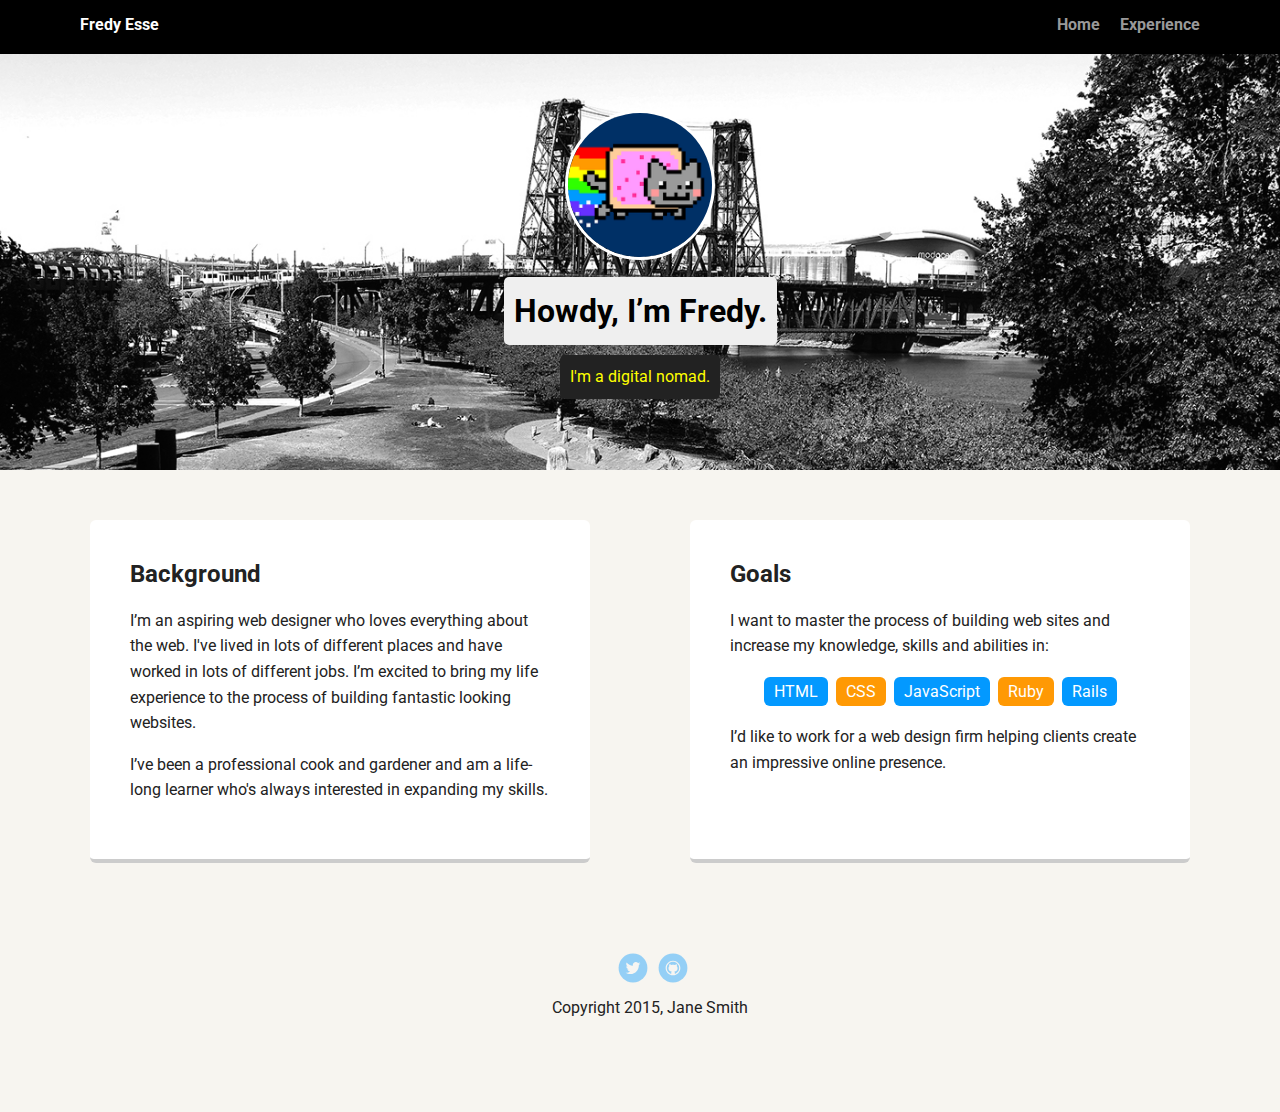
==== index.html @ d5b851c2 "Preliminary updates" ====
<!doctype html>
<html lang="en">
<head>
  <meta charset="utf-8">
  <title>Fredy E. Esse's Profile</title>
  <meta name="viewport" content="width=device-width, initial-scale=1.0">
  <link rel="stylesheet" href="styles.css">
  <link href="https://fonts.googleapis.com/css?family=Muli%7CRoboto:400,300,500,700,900" rel="stylesheet"></head>
  <body>

    <div class="main-nav">
        <ul class="nav">
          <li class="name">Fredy Esse</li>
          <li><a href="#">Home</a></li>
          <li><a href="#">Experience</a></li>
        </ul>
    </div>

    <header>
      <img src="images/me.png" alt="Drawing of Jane Smith" class="profile-image">
      <h1 class="tag name">Howdy, I’m Fredy.</h1>
      <p class="tag location">I'm a digital nomad.</p>
    </header>

    <main class="flex">
      <div class="card">
        <h2>Background</h2>
        <p>I’m an aspiring web designer who loves everything about the web. I've lived in lots of different places and have worked in lots of different jobs. I’m excited to bring my life experience to the process of building fantastic looking websites.</p>
        <p>I’ve been a professional cook and gardener and am a life-long learner who's always interested in expanding my skills.</p>
      </div> 

      <div class="card">
        <h2>Goals</h2>
        <p>I want to master the process of building web sites and increase my knowledge, skills and abilities in:</p>
        <ul class="skills">
          <li>HTML</li>
          <li>CSS</li>
          <li>JavaScript</li>
          <li>Ruby</li>
          <li>Rails</li>
        </ul>
        <p>I’d like to work for a web design firm helping clients create an impressive online presence.</p>
      </div> 

    </main>
    <footer>
      <ul>
        <li><a href="https://twitter.com/fredesse" class="social twitter">Twitter</a></li>
        <li><a href="https://github.com/fredesse" class="social github">Github</a></li>
      </ul>
      <p class="copyright">Copyright 2015, Jane Smith</p>
    </footer>
  </body>
  </html>
---- styles.css ----
/* Global Layout Set-up */
* { 
  box-sizing: border-box;
}
  
body {
  margin: 0;
  padding: 0;
  text-align: center;
  font-family: 'Roboto', sans-serif;
  color: #222;
  background: #f7f5f0;
}
/* Link Styles */

a {
  text-decoration: none;
  color: #999;
}
a:hover {
  color: #6633ff;
}

/* Section Styles */

.main-nav {
  width: 100%;
  background: black;
  min-height: 30px;
  padding: 10px;
  position: fixed;
  text-align: center;
}
.nav {
  display: flex;
  justify-content: space-around;
  font-weight: 700;
  list-style-type: none;
  margin: 0 auto;
  padding: 0;
}

.nav .name {
    display: block;
    margin-right: auto;
    color: white;
}
.nav li {
  padding: 5px 10px 10px 10px;
}
.nav a {
  transition: all .5s;
}
.nav a:hover {
  color: white
}

header {
  text-align: center;
  background: url('images/portland.jpg') no-repeat top center ;
  background-size: cover;
  overflow: hidden;
  padding-top: 60px;
}
header {
  line-height: 1.5;
}
header .profile-image {
  margin-top: 50px;
  width: 150px;
  height: 150px;
  border-radius: 50%;
  border: 3px solid white;
  transition: all .5s;
}
header .profile-image:hover {
  transform: scale(1.2) rotate(5deg);
}
.tag {
  background-color: #efefef;
  color: black;
  padding: 10px;
  border-radius: 5px;
  display: table;
  margin: 10px auto;
} 
.location {
  background-color: #222;
  color: yellow;
}
.card {
  margin: 30px;
  padding: 20px 40px 40px;
  max-width: 500px;
  text-align: left;
  background: #fff;
  border-bottom: 4px solid #ccc;
  border-radius: 6px;
  transition: all .5s;
}
.card:hover {
  border-color: #ff99ff;
}

ul.skills {
  padding: 0;
  text-align: center;
}

.skills li {
  border-radius: 6px;
  display: inline-block;
  background: #ff9904;
  color: white;
  padding: 5px 10px;
  margin: 2px;
}

.skills li:nth-child(odd) {
  background: #0399ff;
}

footer {
  width: 100%;
  min-height: 30px;
  padding: 20px 0 40px 20px;
}

footer .copyright {
  top: -8px;
  font-size: .75em;
}

footer ul {
  list-style-type: none;
  margin: 0;
  padding: 0;
}

footer ul li {
  display: inline-block;
}

a.social {
  display: inline-block;
  text-indent: -9999px;
  margin-left: 5px;
  width: 30px;
  height: 30px;
  background-size: 30px 30px;
  opacity: .4;
  transition: all .5s;
}
a.twitter {
  background-image: url(images/twitter.svg);
}
a.linkedin {
  background-image: url(images/linkedin.svg);
}
a.github {
  background-image: url(images/github.svg);
}
a.social:hover {
  opacity: 1;
}
.clearfix {
  clear: both;
}

/* Styles for larger screens */
@media screen and (min-width: 720px) {
  
  .flex {
      display: -ms-flexbox;      /* TWEENER - IE 10 */
      display: flex; 
      max-width: 1200px;
      -ms-flex-pack: distribute;
      justify-content: space-around;
      margin: 0 auto;
  }

  header {
    min-height: 470px;
  }

  .nav {
    max-width: 1200px;
    padding: 0 30px;
  }


  main {
    padding-top: 20px;
  }

  main p {
    line-height: 1.6em;
  }

  footer {
    font-size: 1.3em;
    max-width: 1200px;
    margin: 40px auto;
  }

}
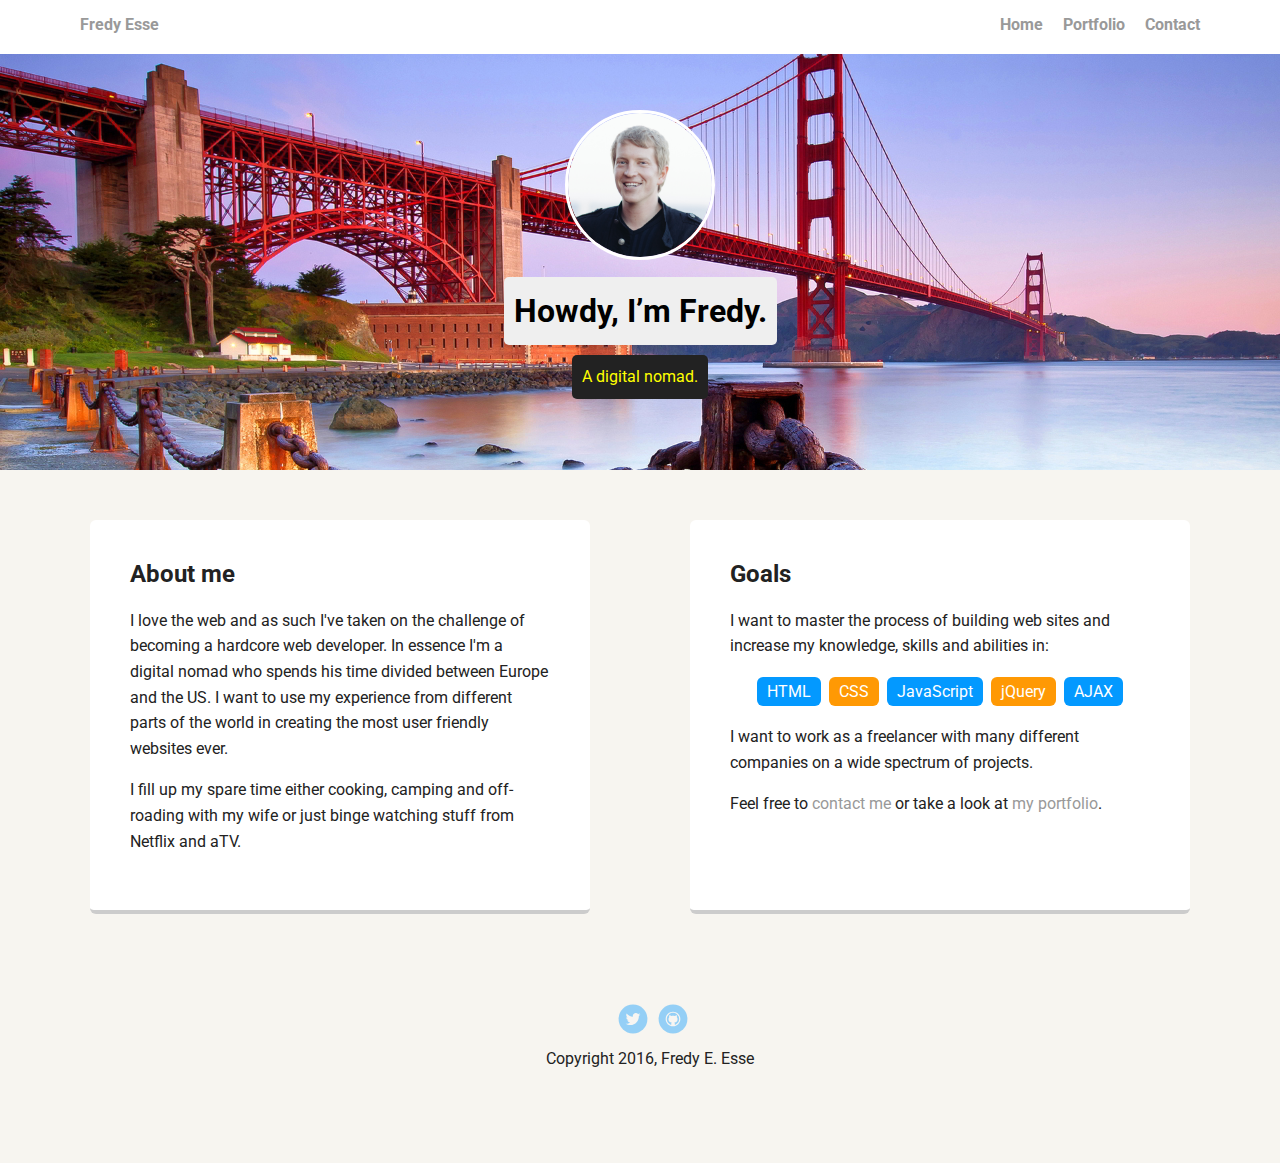
==== commit 0a5e266e: "New avatar + colour tweaks in CSS" ====
--- a/index.html
+++ b/index.html
@@ -12,21 +12,22 @@
         <ul class="nav">
           <li class="name">Fredy Esse</li>
           <li><a href="#">Home</a></li>
-          <li><a href="#">Experience</a></li>
+          <li><a href="#">Portfolio</a></li>
+          <li><a href="#">Contact</a></li>
         </ul>
     </div>
 
     <header>
-      <img src="images/me.png" alt="Drawing of Jane Smith" class="profile-image">
+      <img src="images/avatar.png" alt="Picture of Fredy Esse" class="profile-image">
       <h1 class="tag name">Howdy, I’m Fredy.</h1>
-      <p class="tag location">I'm a digital nomad.</p>
+      <p class="tag location">A digital nomad.</p>
     </header>
 
     <main class="flex">
       <div class="card">
-        <h2>Background</h2>
-        <p>I’m an aspiring web designer who loves everything about the web. I've lived in lots of different places and have worked in lots of different jobs. I’m excited to bring my life experience to the process of building fantastic looking websites.</p>
-        <p>I’ve been a professional cook and gardener and am a life-long learner who's always interested in expanding my skills.</p>
+        <h2>About me</h2>
+        <p>I love the web and as such I've taken on the challenge of becoming a hardcore web developer. In essence I'm a digital nomad who spends his time divided between Europe and the US. I want to use my experience from different parts of the world in creating the most user friendly websites ever.</p>
+        <p>I fill up my spare time either cooking, camping and off-roading with my wife or just binge watching stuff from Netflix and aTV.</p>
       </div> 
 
       <div class="card">
@@ -36,10 +37,11 @@
           <li>HTML</li>
           <li>CSS</li>
           <li>JavaScript</li>
-          <li>Ruby</li>
-          <li>Rails</li>
+          <li>jQuery</li>
+          <li>AJAX</li>
         </ul>
-        <p>I’d like to work for a web design firm helping clients create an impressive online presence.</p>
+        <p>I want to work as a freelancer with many different companies on a wide spectrum of projects.</p>
+        <p>Feel free to <a href="#">contact me</a> or take a look at <a href="#">my portfolio</a>.</p>
       </div> 
 
     </main>
@@ -48,7 +50,7 @@
         <li><a href="https://twitter.com/fredesse" class="social twitter">Twitter</a></li>
         <li><a href="https://github.com/fredesse" class="social github">Github</a></li>
       </ul>
-      <p class="copyright">Copyright 2015, Jane Smith</p>
+      <p class="copyright">Copyright 2016, Fredy E. Esse</p>
     </footer>
   </body>
   </html>
--- a/styles.css
+++ b/styles.css
@@ -18,14 +18,14 @@
   color: #999;
 }
 a:hover {
-  color: #6633ff;
+  color: #999;
 }
 
 /* Section Styles */
 
 .main-nav {
   width: 100%;
-  background: black;
+  background: white;
   min-height: 30px;
   padding: 10px;
   position: fixed;
@@ -43,7 +43,7 @@
 .nav .name {
     display: block;
     margin-right: auto;
-    color: white;
+    color: #999;
 }
 .nav li {
   padding: 5px 10px 10px 10px;
@@ -52,12 +52,12 @@
   transition: all .5s;
 }
 .nav a:hover {
-  color: white
+  color: black;
 }
 
 header {
   text-align: center;
-  background: url('images/portland.jpg') no-repeat top center ;
+  background: url('images/ggb.jpg') no-repeat top center ;
   background-size: cover;
   overflow: hidden;
   padding-top: 60px;
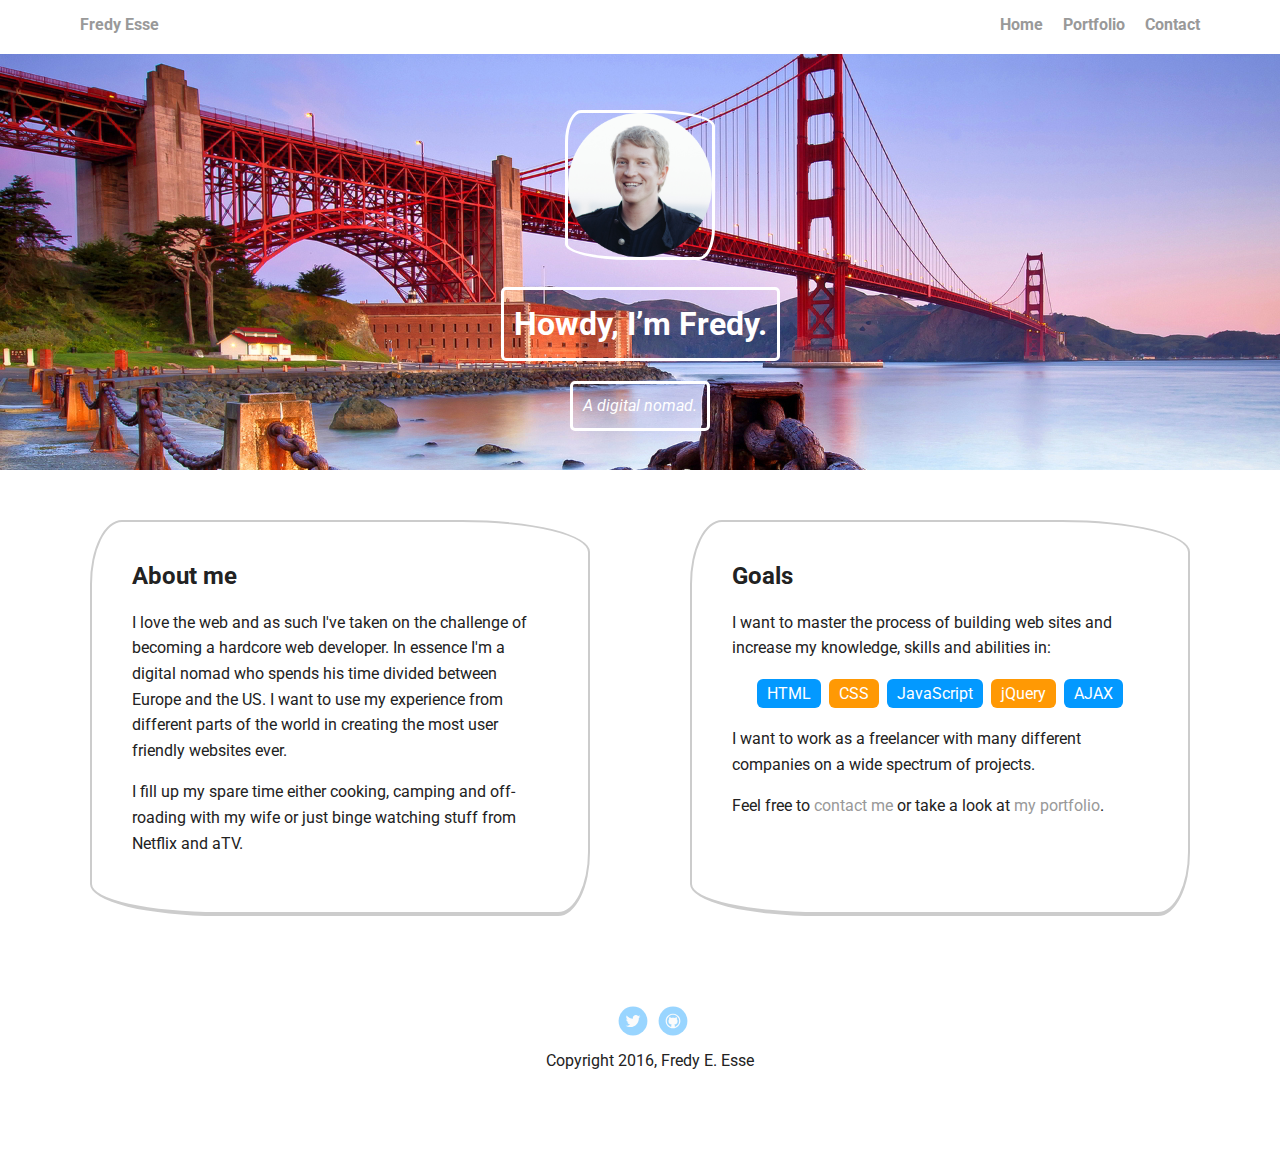
==== commit 056cc615: "Preliminarly finished" ====
--- a/index.html
+++ b/index.html
@@ -11,9 +11,9 @@
     <div class="main-nav">
         <ul class="nav">
           <li class="name">Fredy Esse</li>
-          <li><a href="#">Home</a></li>
-          <li><a href="#">Portfolio</a></li>
-          <li><a href="#">Contact</a></li>
+          <li><a href="index.html">Home</a></li>
+          <li><a href="portfolio.html">Portfolio</a></li>
+          <li><a href="contact.html">Contact</a></li>
         </ul>
     </div>
 
@@ -41,7 +41,7 @@
           <li>AJAX</li>
         </ul>
         <p>I want to work as a freelancer with many different companies on a wide spectrum of projects.</p>
-        <p>Feel free to <a href="#">contact me</a> or take a look at <a href="#">my portfolio</a>.</p>
+        <p>Feel free to <a href="contact.html">contact me</a> or take a look at <a href="portfolio.html">my portfolio</a>.</p>
       </div> 
 
     </main>
--- a/styles.css
+++ b/styles.css
@@ -9,7 +9,7 @@
   text-align: center;
   font-family: 'Roboto', sans-serif;
   color: #222;
-  background: #f7f5f0;
+  background: white;
 }
 /* Link Styles */
 
@@ -18,7 +18,7 @@
   color: #999;
 }
 a:hover {
-  color: #999;
+  color: #ff99ff;
 }
 
 /* Section Styles */
@@ -52,7 +52,7 @@
   transition: all .5s;
 }
 .nav a:hover {
-  color: black;
+  color: #ff99ff;
 }
 
 header {
@@ -60,33 +60,35 @@
   background: url('images/ggb.jpg') no-repeat top center ;
   background-size: cover;
   overflow: hidden;
-  padding-top: 60px;
+  padding-top: 50px;
 }
 header {
   line-height: 1.5;
 }
 header .profile-image {
-  margin-top: 50px;
+  margin-top: 60px;
   width: 150px;
   height: 150px;
-  border-radius: 50%;
+  border-radius: 1em 4em 1em 4em / 2em 1em 2em 1em;
   border: 3px solid white;
   transition: all .5s;
 }
 header .profile-image:hover {
-  transform: scale(1.2) rotate(5deg);
+  transform: scale(1.25) rotate(7.5deg);
 }
 .tag {
-  background-color: #efefef;
-  color: black;
+  background-color: rgba(255,255,255,0.0);
+  color: white;
   padding: 10px;
   border-radius: 5px;
+  border: 3px solid white;
   display: table;
-  margin: 10px auto;
-} 
+  margin: 20px auto;
+}
 .location {
-  background-color: #222;
-  color: yellow;
+  background-color: rgba(255,255,255,0.0);
+  color: white;
+  font-style: italic;
 }
 .card {
   margin: 30px;
@@ -94,8 +96,9 @@
   max-width: 500px;
   text-align: left;
   background: #fff;
+  border: 2px solid #ccc;
   border-bottom: 4px solid #ccc;
-  border-radius: 6px;
+  border-radius: 2em 8em 2em 8em / 4em 2em 4em 2em;
   transition: all .5s;
 }
 .card:hover {
@@ -160,11 +163,39 @@
 a.github {
   background-image: url(images/github.svg);
 }
+a.facebook {
+  background-image: url(images/facebook.svg);
+}
+a.skype {
+  background-image: url(images/skype.svg);
+}
+a.phone {
+  background-image: url(images/phone.svg);
+}
 a.social:hover {
   opacity: 1;
 }
 .clearfix {
   clear: both;
+}
+
+/* Contact page */
+
+ul.contacts {
+  text-align: left;
+  padding: 0;
+}
+.contacts li {
+  display: inline-block;
+  margin-left: 8px;
+  padding-top: 10px;
+}
+
+/* Contact page */
+
+
+.soon:hover {
+  border-color: #ff99ff;
 }
 
 /* Styles for larger screens */
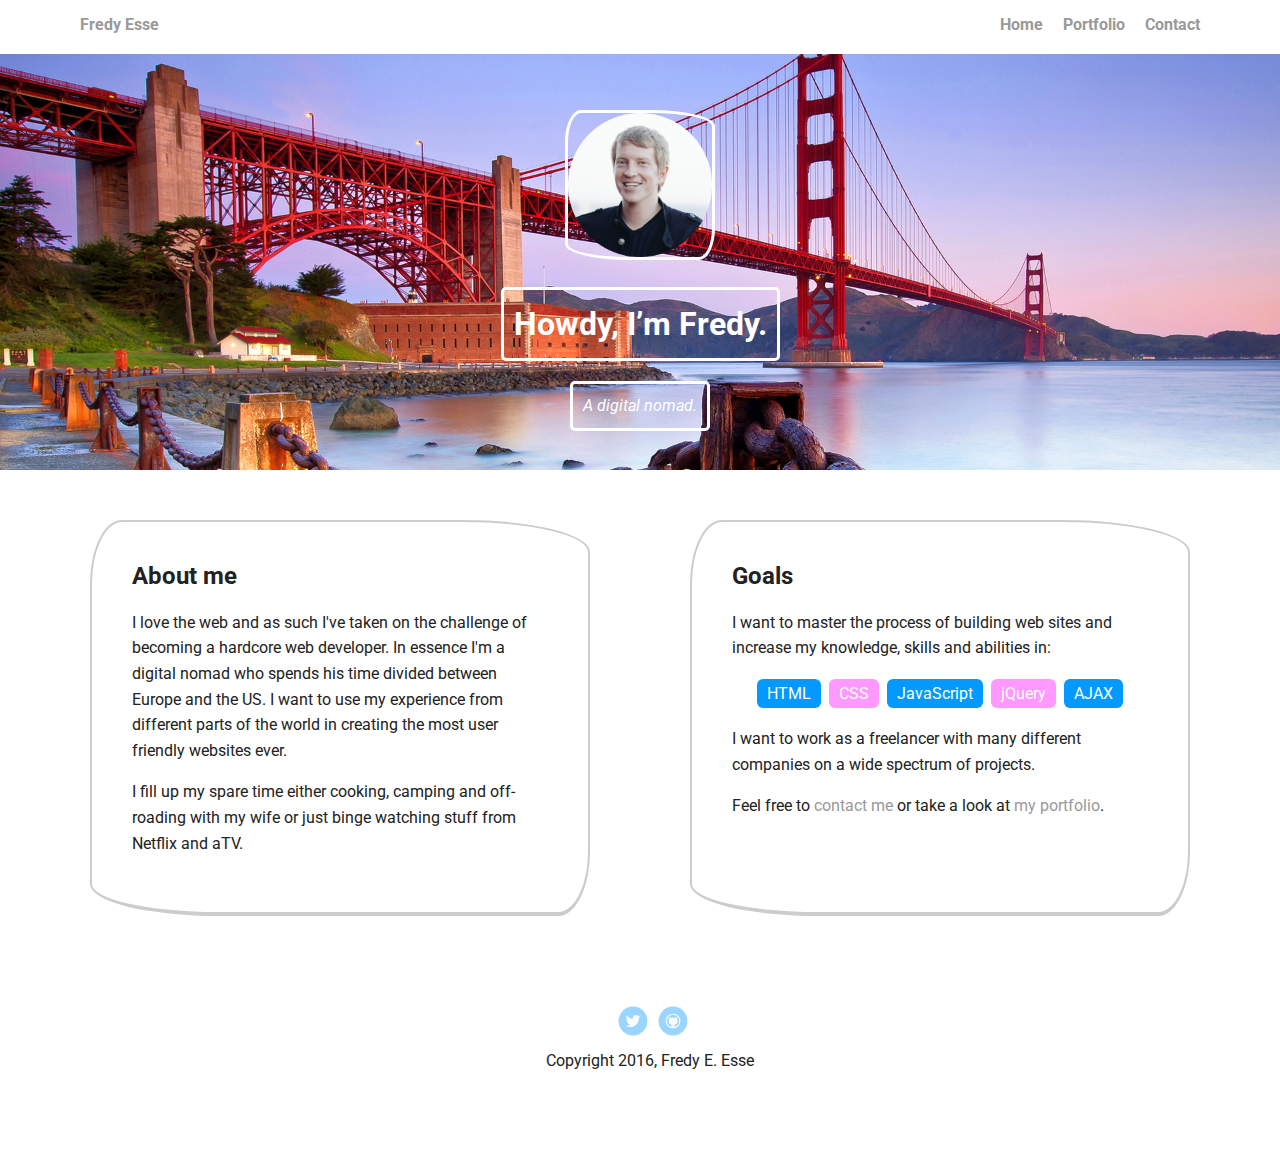
==== commit f8c08961: "Validated" ====
--- a/index.html
+++ b/index.html
@@ -43,8 +43,8 @@
         <p>I want to work as a freelancer with many different companies on a wide spectrum of projects.</p>
         <p>Feel free to <a href="contact.html">contact me</a> or take a look at <a href="portfolio.html">my portfolio</a>.</p>
       </div> 
-
     </main>
+    
     <footer>
       <ul>
         <li><a href="https://twitter.com/fredesse" class="social twitter">Twitter</a></li>
--- a/styles.css
+++ b/styles.css
@@ -113,7 +113,7 @@
 .skills li {
   border-radius: 6px;
   display: inline-block;
-  background: #ff9904;
+  background: #ff99ff;
   color: white;
   padding: 5px 10px;
   margin: 2px;
@@ -189,13 +189,6 @@
   display: inline-block;
   margin-left: 8px;
   padding-top: 10px;
-}
-
-/* Contact page */
-
-
-.soon:hover {
-  border-color: #ff99ff;
 }
 
 /* Styles for larger screens */
